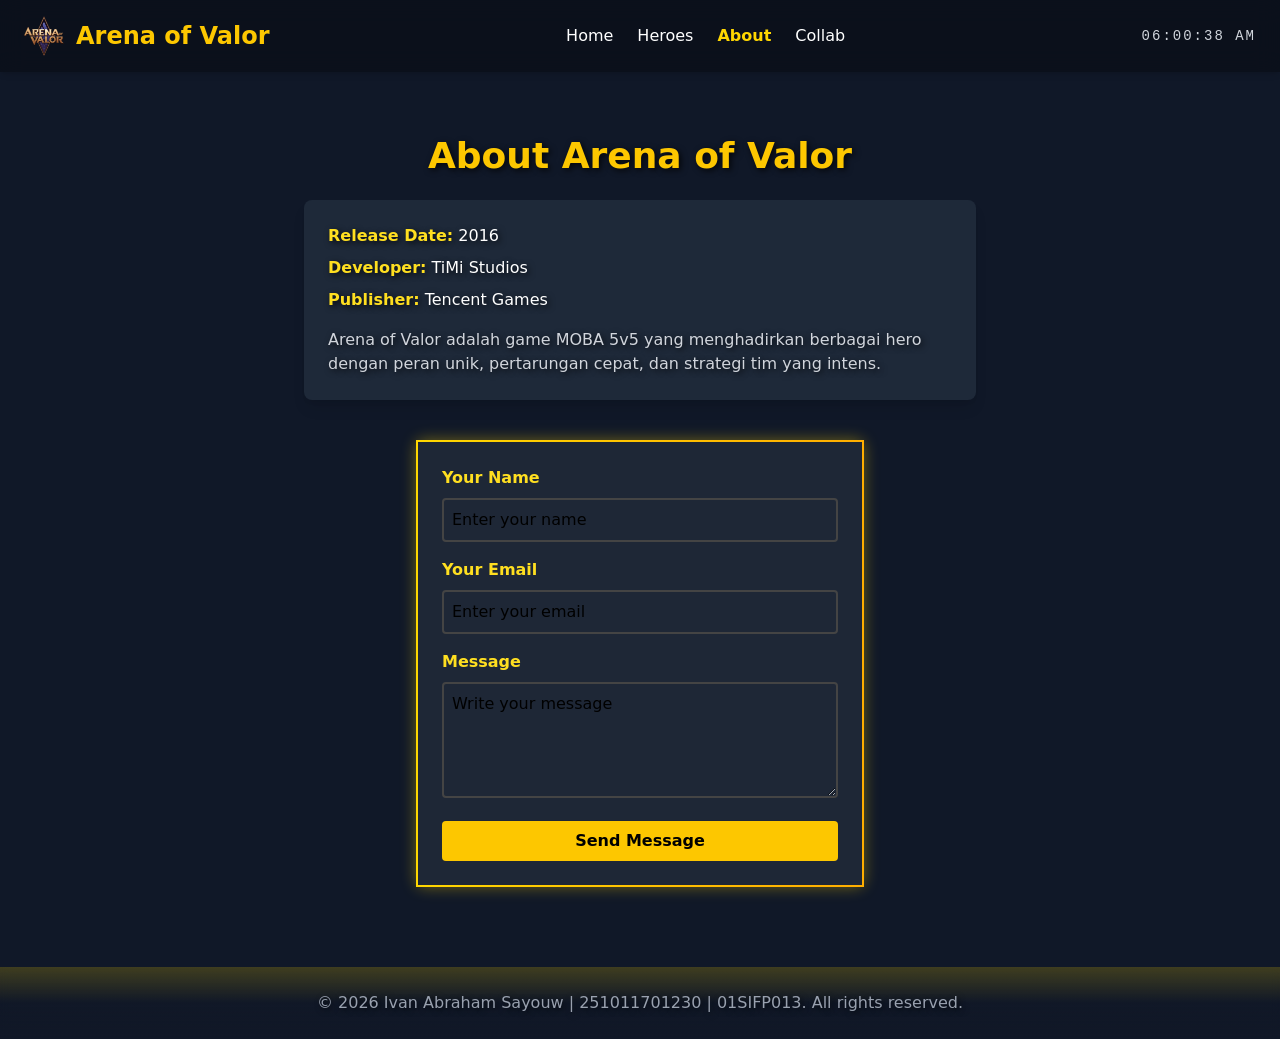
==== about.html @ 9bf327f3 "First TIme" ====
<!DOCTYPE html>
<html lang="en">

<head>
  <meta charset="UTF-8" />
  <title>Arena of Valor - About</title>
  <meta name="viewport" content="width=device-width, initial-scale=1" />
  <link href="css/output.css" rel="stylesheet" />
  <link href="css/style.css" rel="stylesheet" />
</head>

<body class="bg-gray-900 text-white">

  <audio id="bgmPlayer" autoplay></audio>
  <nav class="fixed top-0 w-full bg-black/30 backdrop-blur-md text-white z-50 shadow-md">
    <div class="flex justify-between items-center px-6 py-4">
      <div class="flex items-center gap-3">
        <img src="assets/images/logoaov1.png" alt="AOV Logo" class="h-10 w-10 object-contain" />
        <h1 class="text-2xl font-bold text-yellow-400">Arena of Valor</h1>
      </div>
      <ul class="flex gap-6">
        <li><a href="index.html" class="hover:text-yellow-400">Home</a></li>
        <li><a href="heroes.html" class="hover:text-yellow-400">Heroes</a></li>
        <li><a href="about.html" class="hover:text-yellow-400 active">About</a></li>
        <li><a href="collab.html" class="hover:text-yellow-400">Collab</a></li>
      </ul>
      <div id="clock" class="text-sm text-gray-300"></div>
    </div>
  </nav>
  <section class="p-10 mt-24 text-center">
    <h2 class="text-4xl font-bold text-yellow-400">About Arena of Valor</h2>
    <div class="mt-6 max-w-2xl mx-auto bg-gray-800 p-6 rounded-lg text-left shadow-lg">
      <p class="mb-2">
        <span class="font-semibold text-yellow-300">Release Date:</span> 2016
      </p>
      <p class="mb-2">
        <span class="font-semibold text-yellow-300">Developer:</span> TiMi
        Studios
      </p>
      <p class="mb-2">
        <span class="font-semibold text-yellow-300">Publisher:</span> Tencent
        Games
      </p>
      <p class="mt-4 text-gray-300">
        Arena of Valor adalah game MOBA 5v5 yang menghadirkan berbagai hero
        dengan peran unik, pertarungan cepat, dan strategi tim yang intens.
      </p>
    </div>
    <form id="contactForm" class="form-box mt-10 max-w-md mx-auto p-6 rounded-lg text-left">
      <label class="block mb-2 text-yellow-300 font-semibold">Your Name</label>
      <input type="text" id="name" class="w-full p-2 rounded mb-4 text-black" placeholder="Enter your name" required />

      <label class="block mb-2 text-yellow-300 font-semibold">Your Email</label>
      <input type="email" id="email" class="w-full p-2 rounded mb-4 text-black" placeholder="Enter your email"
        required />

      <label class="block mb-2 text-yellow-300 font-semibold">Message</label>
      <textarea id="message" class="w-full p-2 rounded mb-4 text-black" placeholder="Write your message" rows="4"
        required></textarea>

      <button type="submit" class="w-full px-6 py-2 bg-yellow-400 text-black rounded font-bold hover:bg-yellow-500">
        Send Message
      </button>
      <p id="formStatus" class="mt-3 text-sm text-green-400 hidden">
        Message sent! Thank you for contacting us.
      </p>
    </form>
  </section>

  <footer class="bg-gray-900 text-center text-gray-400 py-6 mt-10">
    <p>&copy; 2026 Ivan Abraham Sayouw | 251011701230 | 01SIFP013. All rights reserved.</p>
  </footer>

  <script src="js/main.js"></script>
</body>

</html>
---- css/output.css ----
/*! tailwindcss v4.1.18 | MIT License | https://tailwindcss.com */
@layer properties;
@layer theme, base, components, utilities;
@layer theme {
  :root, :host {
    --font-sans: ui-sans-serif, system-ui, sans-serif, "Apple Color Emoji",
      "Segoe UI Emoji", "Segoe UI Symbol", "Noto Color Emoji";
    --font-mono: ui-monospace, SFMono-Regular, Menlo, Monaco, Consolas, "Liberation Mono",
      "Courier New", monospace;
    --color-yellow-300: oklch(90.5% 0.182 98.111);
    --color-yellow-400: oklch(85.2% 0.199 91.936);
    --color-yellow-500: oklch(79.5% 0.184 86.047);
    --color-green-400: oklch(79.2% 0.209 151.711);
    --color-gray-200: oklch(92.8% 0.006 264.531);
    --color-gray-300: oklch(87.2% 0.01 258.338);
    --color-gray-400: oklch(70.7% 0.022 261.325);
    --color-gray-600: oklch(44.6% 0.03 256.802);
    --color-gray-700: oklch(37.3% 0.034 259.733);
    --color-gray-800: oklch(27.8% 0.033 256.848);
    --color-gray-900: oklch(21% 0.034 264.665);
    --color-black: #000;
    --color-white: #fff;
    --spacing: 0.25rem;
    --container-md: 28rem;
    --container-lg: 32rem;
    --container-xl: 36rem;
    --container-2xl: 42rem;
    --container-7xl: 80rem;
    --text-sm: 0.875rem;
    --text-sm--line-height: calc(1.25 / 0.875);
    --text-lg: 1.125rem;
    --text-lg--line-height: calc(1.75 / 1.125);
    --text-xl: 1.25rem;
    --text-xl--line-height: calc(1.75 / 1.25);
    --text-2xl: 1.5rem;
    --text-2xl--line-height: calc(2 / 1.5);
    --text-4xl: 2.25rem;
    --text-4xl--line-height: calc(2.5 / 2.25);
    --text-5xl: 3rem;
    --text-5xl--line-height: 1;
    --text-6xl: 3.75rem;
    --text-6xl--line-height: 1;
    --font-weight-medium: 500;
    --font-weight-semibold: 600;
    --font-weight-bold: 700;
    --font-weight-extrabold: 800;
    --radius-md: 0.375rem;
    --radius-lg: 0.5rem;
    --radius-xl: 0.75rem;
    --radius-2xl: 1rem;
    --drop-shadow-lg: 0 4px 4px rgb(0 0 0 / 0.15);
    --ease-in: cubic-bezier(0.4, 0, 1, 1);
    --ease-out: cubic-bezier(0, 0, 0.2, 1);
    --blur-sm: 8px;
    --blur-md: 12px;
    --blur-lg: 16px;
    --default-transition-duration: 150ms;
    --default-transition-timing-function: cubic-bezier(0.4, 0, 0.2, 1);
    --default-font-family: var(--font-sans);
    --default-mono-font-family: var(--font-mono);
  }
}
@layer base {
  *, ::after, ::before, ::backdrop, ::file-selector-button {
    box-sizing: border-box;
    margin: 0;
    padding: 0;
    border: 0 solid;
  }
  html, :host {
    line-height: 1.5;
    -webkit-text-size-adjust: 100%;
    tab-size: 4;
    font-family: var(--default-font-family, ui-sans-serif, system-ui, sans-serif, "Apple Color Emoji", "Segoe UI Emoji", "Segoe UI Symbol", "Noto Color Emoji");
    font-feature-settings: var(--default-font-feature-settings, normal);
    font-variation-settings: var(--default-font-variation-settings, normal);
    -webkit-tap-highlight-color: transparent;
  }
  hr {
    height: 0;
    color: inherit;
    border-top-width: 1px;
  }
  abbr:where([title]) {
    -webkit-text-decoration: underline dotted;
    text-decoration: underline dotted;
  }
  h1, h2, h3, h4, h5, h6 {
    font-size: inherit;
    font-weight: inherit;
  }
  a {
    color: inherit;
    -webkit-text-decoration: inherit;
    text-decoration: inherit;
  }
  b, strong {
    font-weight: bolder;
  }
  code, kbd, samp, pre {
    font-family: var(--default-mono-font-family, ui-monospace, SFMono-Regular, Menlo, Monaco, Consolas, "Liberation Mono", "Courier New", monospace);
    font-feature-settings: var(--default-mono-font-feature-settings, normal);
    font-variation-settings: var(--default-mono-font-variation-settings, normal);
    font-size: 1em;
  }
  small {
    font-size: 80%;
  }
  sub, sup {
    font-size: 75%;
    line-height: 0;
    position: relative;
    vertical-align: baseline;
  }
  sub {
    bottom: -0.25em;
  }
  sup {
    top: -0.5em;
  }
  table {
    text-indent: 0;
    border-color: inherit;
    border-collapse: collapse;
  }
  :-moz-focusring {
    outline: auto;
  }
  progress {
    vertical-align: baseline;
  }
  summary {
    display: list-item;
  }
  ol, ul, menu {
    list-style: none;
  }
  img, svg, video, canvas, audio, iframe, embed, object {
    display: block;
    vertical-align: middle;
  }
  img, video {
    max-width: 100%;
    height: auto;
  }
  button, input, select, optgroup, textarea, ::file-selector-button {
    font: inherit;
    font-feature-settings: inherit;
    font-variation-settings: inherit;
    letter-spacing: inherit;
    color: inherit;
    border-radius: 0;
    background-color: transparent;
    opacity: 1;
  }
  :where(select:is([multiple], [size])) optgroup {
    font-weight: bolder;
  }
  :where(select:is([multiple], [size])) optgroup option {
    padding-inline-start: 20px;
  }
  ::file-selector-button {
    margin-inline-end: 4px;
  }
  ::placeholder {
    opacity: 1;
  }
  @supports (not (-webkit-appearance: -apple-pay-button))  or (contain-intrinsic-size: 1px) {
    ::placeholder {
      color: currentcolor;
      @supports (color: color-mix(in lab, red, red)) {
        color: color-mix(in oklab, currentcolor 50%, transparent);
      }
    }
  }
  textarea {
    resize: vertical;
  }
  ::-webkit-search-decoration {
    -webkit-appearance: none;
  }
  ::-webkit-date-and-time-value {
    min-height: 1lh;
    text-align: inherit;
  }
  ::-webkit-datetime-edit {
    display: inline-flex;
  }
  ::-webkit-datetime-edit-fields-wrapper {
    padding: 0;
  }
  ::-webkit-datetime-edit, ::-webkit-datetime-edit-year-field, ::-webkit-datetime-edit-month-field, ::-webkit-datetime-edit-day-field, ::-webkit-datetime-edit-hour-field, ::-webkit-datetime-edit-minute-field, ::-webkit-datetime-edit-second-field, ::-webkit-datetime-edit-millisecond-field, ::-webkit-datetime-edit-meridiem-field {
    padding-block: 0;
  }
  ::-webkit-calendar-picker-indicator {
    line-height: 1;
  }
  :-moz-ui-invalid {
    box-shadow: none;
  }
  button, input:where([type="button"], [type="reset"], [type="submit"]), ::file-selector-button {
    appearance: button;
  }
  ::-webkit-inner-spin-button, ::-webkit-outer-spin-button {
    height: auto;
  }
  [hidden]:where(:not([hidden="until-found"])) {
    display: none !important;
  }
}
@layer utilities {
  .visible {
    visibility: visible;
  }
  .absolute {
    position: absolute;
  }
  .fixed {
    position: fixed;
  }
  .relative {
    position: relative;
  }
  .inset-0 {
    inset: calc(var(--spacing) * 0);
  }
  .top-0 {
    top: calc(var(--spacing) * 0);
  }
  .top-1 {
    top: calc(var(--spacing) * 1);
  }
  .top-1\/2 {
    top: calc(1/2 * 100%);
  }
  .top-4 {
    top: calc(var(--spacing) * 4);
  }
  .right-4 {
    right: calc(var(--spacing) * 4);
  }
  .bottom-4 {
    bottom: calc(var(--spacing) * 4);
  }
  .bottom-6 {
    bottom: calc(var(--spacing) * 6);
  }
  .bottom-20 {
    bottom: calc(var(--spacing) * 20);
  }
  .left-4 {
    left: calc(var(--spacing) * 4);
  }
  .-z-10 {
    z-index: calc(10 * -1);
  }
  .z-0 {
    z-index: 0;
  }
  .z-10 {
    z-index: 10;
  }
  .z-20 {
    z-index: 20;
  }
  .z-50 {
    z-index: 50;
  }
  .container {
    width: 100%;
    @media (width >= 40rem) {
      max-width: 40rem;
    }
    @media (width >= 48rem) {
      max-width: 48rem;
    }
    @media (width >= 64rem) {
      max-width: 64rem;
    }
    @media (width >= 80rem) {
      max-width: 80rem;
    }
    @media (width >= 96rem) {
      max-width: 96rem;
    }
  }
  .mx-auto {
    margin-inline: auto;
  }
  .mt-2 {
    margin-top: calc(var(--spacing) * 2);
  }
  .mt-3 {
    margin-top: calc(var(--spacing) * 3);
  }
  .mt-4 {
    margin-top: calc(var(--spacing) * 4);
  }
  .mt-6 {
    margin-top: calc(var(--spacing) * 6);
  }
  .mt-8 {
    margin-top: calc(var(--spacing) * 8);
  }
  .mt-10 {
    margin-top: calc(var(--spacing) * 10);
  }
  .mt-20 {
    margin-top: calc(var(--spacing) * 20);
  }
  .mt-24 {
    margin-top: calc(var(--spacing) * 24);
  }
  .mb-2 {
    margin-bottom: calc(var(--spacing) * 2);
  }
  .mb-3 {
    margin-bottom: calc(var(--spacing) * 3);
  }
  .mb-4 {
    margin-bottom: calc(var(--spacing) * 4);
  }
  .mb-6 {
    margin-bottom: calc(var(--spacing) * 6);
  }
  .mb-8 {
    margin-bottom: calc(var(--spacing) * 8);
  }
  .mb-10 {
    margin-bottom: calc(var(--spacing) * 10);
  }
  .block {
    display: block;
  }
  .flex {
    display: flex;
  }
  .grid {
    display: grid;
  }
  .hidden {
    display: none;
  }
  .inline-block {
    display: inline-block;
  }
  .table {
    display: table;
  }
  .h-3 {
    height: calc(var(--spacing) * 3);
  }
  .h-10 {
    height: calc(var(--spacing) * 10);
  }
  .h-20 {
    height: calc(var(--spacing) * 20);
  }
  .h-40 {
    height: calc(var(--spacing) * 40);
  }
  .h-48 {
    height: calc(var(--spacing) * 48);
  }
  .h-64 {
    height: calc(var(--spacing) * 64);
  }
  .h-full {
    height: 100%;
  }
  .h-screen {
    height: 100vh;
  }
  .min-h-screen {
    min-height: 100vh;
  }
  .w-3 {
    width: calc(var(--spacing) * 3);
  }
  .w-10 {
    width: calc(var(--spacing) * 10);
  }
  .w-11 {
    width: calc(var(--spacing) * 11);
  }
  .w-11\/12 {
    width: calc(11/12 * 100%);
  }
  .w-20 {
    width: calc(var(--spacing) * 20);
  }
  .w-full {
    width: 100%;
  }
  .max-w-2xl {
    max-width: var(--container-2xl);
  }
  .max-w-7xl {
    max-width: var(--container-7xl);
  }
  .max-w-lg {
    max-width: var(--container-lg);
  }
  .max-w-md {
    max-width: var(--container-md);
  }
  .max-w-xl {
    max-width: var(--container-xl);
  }
  .flex-shrink {
    flex-shrink: 1;
  }
  .shrink {
    flex-shrink: 1;
  }
  .flex-grow {
    flex-grow: 1;
  }
  .border-collapse {
    border-collapse: collapse;
  }
  .-translate-y-1 {
    --tw-translate-y: calc(var(--spacing) * -1);
    translate: var(--tw-translate-x) var(--tw-translate-y);
  }
  .-translate-y-1\/2 {
    --tw-translate-y: calc(calc(1/2 * 100%) * -1);
    translate: var(--tw-translate-x) var(--tw-translate-y);
  }
  .transform {
    transform: var(--tw-rotate-x,) var(--tw-rotate-y,) var(--tw-rotate-z,) var(--tw-skew-x,) var(--tw-skew-y,);
  }
  .cursor-pointer {
    cursor: pointer;
  }
  .resize {
    resize: both;
  }
  .grid-cols-1 {
    grid-template-columns: repeat(1, minmax(0, 1fr));
  }
  .grid-cols-2 {
    grid-template-columns: repeat(2, minmax(0, 1fr));
  }
  .grid-cols-4 {
    grid-template-columns: repeat(4, minmax(0, 1fr));
  }
  .flex-col {
    flex-direction: column;
  }
  .items-center {
    align-items: center;
  }
  .justify-between {
    justify-content: space-between;
  }
  .justify-center {
    justify-content: center;
  }
  .gap-2 {
    gap: calc(var(--spacing) * 2);
  }
  .gap-3 {
    gap: calc(var(--spacing) * 3);
  }
  .gap-4 {
    gap: calc(var(--spacing) * 4);
  }
  .gap-6 {
    gap: calc(var(--spacing) * 6);
  }
  .gap-8 {
    gap: calc(var(--spacing) * 8);
  }
  .overflow-hidden {
    overflow: hidden;
  }
  .overflow-x-hidden {
    overflow-x: hidden;
  }
  .rounded {
    border-radius: 0.25rem;
  }
  .rounded-2xl {
    border-radius: var(--radius-2xl);
  }
  .rounded-full {
    border-radius: calc(infinity * 1px);
  }
  .rounded-lg {
    border-radius: var(--radius-lg);
  }
  .rounded-md {
    border-radius: var(--radius-md);
  }
  .rounded-xl {
    border-radius: var(--radius-xl);
  }
  .border {
    border-style: var(--tw-border-style);
    border-width: 1px;
  }
  .border-2 {
    border-style: var(--tw-border-style);
    border-width: 2px;
  }
  .border-transparent {
    border-color: transparent;
  }
  .border-white {
    border-color: var(--color-white);
  }
  .border-white\/20 {
    border-color: color-mix(in srgb, #fff 20%, transparent);
    @supports (color: color-mix(in lab, red, red)) {
      border-color: color-mix(in oklab, var(--color-white) 20%, transparent);
    }
  }
  .border-yellow-400 {
    border-color: var(--color-yellow-400);
  }
  .border-yellow-400\/30 {
    border-color: color-mix(in srgb, oklch(85.2% 0.199 91.936) 30%, transparent);
    @supports (color: color-mix(in lab, red, red)) {
      border-color: color-mix(in oklab, var(--color-yellow-400) 30%, transparent);
    }
  }
  .bg-black {
    background-color: var(--color-black);
  }
  .bg-black\/5 {
    background-color: color-mix(in srgb, #000 5%, transparent);
    @supports (color: color-mix(in lab, red, red)) {
      background-color: color-mix(in oklab, var(--color-black) 5%, transparent);
    }
  }
  .bg-black\/20 {
    background-color: color-mix(in srgb, #000 20%, transparent);
    @supports (color: color-mix(in lab, red, red)) {
      background-color: color-mix(in oklab, var(--color-black) 20%, transparent);
    }
  }
  .bg-black\/30 {
    background-color: color-mix(in srgb, #000 30%, transparent);
    @supports (color: color-mix(in lab, red, red)) {
      background-color: color-mix(in oklab, var(--color-black) 30%, transparent);
    }
  }
  .bg-black\/50 {
    background-color: color-mix(in srgb, #000 50%, transparent);
    @supports (color: color-mix(in lab, red, red)) {
      background-color: color-mix(in oklab, var(--color-black) 50%, transparent);
    }
  }
  .bg-black\/60 {
    background-color: color-mix(in srgb, #000 60%, transparent);
    @supports (color: color-mix(in lab, red, red)) {
      background-color: color-mix(in oklab, var(--color-black) 60%, transparent);
    }
  }
  .bg-black\/70 {
    background-color: color-mix(in srgb, #000 70%, transparent);
    @supports (color: color-mix(in lab, red, red)) {
      background-color: color-mix(in oklab, var(--color-black) 70%, transparent);
    }
  }
  .bg-black\/210 {
    background-color: color-mix(in srgb, #000 210%, transparent);
    @supports (color: color-mix(in lab, red, red)) {
      background-color: color-mix(in oklab, var(--color-black) 210%, transparent);
    }
  }
  .bg-gray-400 {
    background-color: var(--color-gray-400);
  }
  .bg-gray-700 {
    background-color: var(--color-gray-700);
  }
  .bg-gray-800 {
    background-color: var(--color-gray-800);
  }
  .bg-gray-900 {
    background-color: var(--color-gray-900);
  }
  .bg-gray-900\/80 {
    background-color: color-mix(in srgb, oklch(21% 0.034 264.665) 80%, transparent);
    @supports (color: color-mix(in lab, red, red)) {
      background-color: color-mix(in oklab, var(--color-gray-900) 80%, transparent);
    }
  }
  .bg-transparent {
    background-color: transparent;
  }
  .bg-white {
    background-color: var(--color-white);
  }
  .bg-white\/10 {
    background-color: color-mix(in srgb, #fff 10%, transparent);
    @supports (color: color-mix(in lab, red, red)) {
      background-color: color-mix(in oklab, var(--color-white) 10%, transparent);
    }
  }
  .bg-yellow-400 {
    background-color: var(--color-yellow-400);
  }
  .bg-linear-to-b {
    --tw-gradient-position: to bottom;
    @supports (background-image: linear-gradient(in lab, red, red)) {
      --tw-gradient-position: to bottom in oklab;
    }
    background-image: linear-gradient(var(--tw-gradient-stops));
  }
  .bg-gradient-to-b {
    --tw-gradient-position: to bottom in oklab;
    background-image: linear-gradient(var(--tw-gradient-stops));
  }
  .from-black {
    --tw-gradient-from: var(--color-black);
    --tw-gradient-stops: var(--tw-gradient-via-stops, var(--tw-gradient-position), var(--tw-gradient-from) var(--tw-gradient-from-position), var(--tw-gradient-to) var(--tw-gradient-to-position));
  }
  .from-black\/40 {
    --tw-gradient-from: color-mix(in srgb, #000 40%, transparent);
    @supports (color: color-mix(in lab, red, red)) {
      --tw-gradient-from: color-mix(in oklab, var(--color-black) 40%, transparent);
    }
    --tw-gradient-stops: var(--tw-gradient-via-stops, var(--tw-gradient-position), var(--tw-gradient-from) var(--tw-gradient-from-position), var(--tw-gradient-to) var(--tw-gradient-to-position));
  }
  .from-gray-900 {
    --tw-gradient-from: var(--color-gray-900);
    --tw-gradient-stops: var(--tw-gradient-via-stops, var(--tw-gradient-position), var(--tw-gradient-from) var(--tw-gradient-from-position), var(--tw-gradient-to) var(--tw-gradient-to-position));
  }
  .from-gray-900\/90 {
    --tw-gradient-from: color-mix(in srgb, oklch(21% 0.034 264.665) 90%, transparent);
    @supports (color: color-mix(in lab, red, red)) {
      --tw-gradient-from: color-mix(in oklab, var(--color-gray-900) 90%, transparent);
    }
    --tw-gradient-stops: var(--tw-gradient-via-stops, var(--tw-gradient-position), var(--tw-gradient-from) var(--tw-gradient-from-position), var(--tw-gradient-to) var(--tw-gradient-to-position));
  }
  .to-black {
    --tw-gradient-to: var(--color-black);
    --tw-gradient-stops: var(--tw-gradient-via-stops, var(--tw-gradient-position), var(--tw-gradient-from) var(--tw-gradient-from-position), var(--tw-gradient-to) var(--tw-gradient-to-position));
  }
  .to-black\/80 {
    --tw-gradient-to: color-mix(in srgb, #000 80%, transparent);
    @supports (color: color-mix(in lab, red, red)) {
      --tw-gradient-to: color-mix(in oklab, var(--color-black) 80%, transparent);
    }
    --tw-gradient-stops: var(--tw-gradient-via-stops, var(--tw-gradient-position), var(--tw-gradient-from) var(--tw-gradient-from-position), var(--tw-gradient-to) var(--tw-gradient-to-position));
  }
  .to-gray-800 {
    --tw-gradient-to: var(--color-gray-800);
    --tw-gradient-stops: var(--tw-gradient-via-stops, var(--tw-gradient-position), var(--tw-gradient-from) var(--tw-gradient-from-position), var(--tw-gradient-to) var(--tw-gradient-to-position));
  }
  .to-gray-800\/80 {
    --tw-gradient-to: color-mix(in srgb, oklch(27.8% 0.033 256.848) 80%, transparent);
    @supports (color: color-mix(in lab, red, red)) {
      --tw-gradient-to: color-mix(in oklab, var(--color-gray-800) 80%, transparent);
    }
    --tw-gradient-stops: var(--tw-gradient-via-stops, var(--tw-gradient-position), var(--tw-gradient-from) var(--tw-gradient-from-position), var(--tw-gradient-to) var(--tw-gradient-to-position));
  }
  .bg-cover {
    background-size: cover;
  }
  .bg-center {
    background-position: center;
  }
  .object-contain {
    object-fit: contain;
  }
  .object-cover {
    object-fit: cover;
  }
  .p-2 {
    padding: calc(var(--spacing) * 2);
  }
  .p-4 {
    padding: calc(var(--spacing) * 4);
  }
  .p-6 {
    padding: calc(var(--spacing) * 6);
  }
  .p-10 {
    padding: calc(var(--spacing) * 10);
  }
  .px-2 {
    padding-inline: calc(var(--spacing) * 2);
  }
  .px-3 {
    padding-inline: calc(var(--spacing) * 3);
  }
  .px-4 {
    padding-inline: calc(var(--spacing) * 4);
  }
  .px-6 {
    padding-inline: calc(var(--spacing) * 6);
  }
  .py-1 {
    padding-block: calc(var(--spacing) * 1);
  }
  .py-2 {
    padding-block: calc(var(--spacing) * 2);
  }
  .py-3 {
    padding-block: calc(var(--spacing) * 3);
  }
  .py-4 {
    padding-block: calc(var(--spacing) * 4);
  }
  .py-6 {
    padding-block: calc(var(--spacing) * 6);
  }
  .pt-18 {
    padding-top: calc(var(--spacing) * 18);
  }
  .pt-20 {
    padding-top: calc(var(--spacing) * 20);
  }
  .pt-24 {
    padding-top: calc(var(--spacing) * 24);
  }
  .text-center {
    text-align: center;
  }
  .text-left {
    text-align: left;
  }
  .font-sans {
    font-family: var(--font-sans);
  }
  .text-2xl {
    font-size: var(--text-2xl);
    line-height: var(--tw-leading, var(--text-2xl--line-height));
  }
  .text-4xl {
    font-size: var(--text-4xl);
    line-height: var(--tw-leading, var(--text-4xl--line-height));
  }
  .text-5xl {
    font-size: var(--text-5xl);
    line-height: var(--tw-leading, var(--text-5xl--line-height));
  }
  .text-lg {
    font-size: var(--text-lg);
    line-height: var(--tw-leading, var(--text-lg--line-height));
  }
  .text-sm {
    font-size: var(--text-sm);
    line-height: var(--tw-leading, var(--text-sm--line-height));
  }
  .text-xl {
    font-size: var(--text-xl);
    line-height: var(--tw-leading, var(--text-xl--line-height));
  }
  .font-bold {
    --tw-font-weight: var(--font-weight-bold);
    font-weight: var(--font-weight-bold);
  }
  .font-extrabold {
    --tw-font-weight: var(--font-weight-extrabold);
    font-weight: var(--font-weight-extrabold);
  }
  .font-medium {
    --tw-font-weight: var(--font-weight-medium);
    font-weight: var(--font-weight-medium);
  }
  .font-semibold {
    --tw-font-weight: var(--font-weight-semibold);
    font-weight: var(--font-weight-semibold);
  }
  .text-black {
    color: var(--color-black);
  }
  .text-gray-200 {
    color: var(--color-gray-200);
  }
  .text-gray-300 {
    color: var(--color-gray-300);
  }
  .text-gray-400 {
    color: var(--color-gray-400);
  }
  .text-green-400 {
    color: var(--color-green-400);
  }
  .text-white {
    color: var(--color-white);
  }
  .text-yellow-300 {
    color: var(--color-yellow-300);
  }
  .text-yellow-400 {
    color: var(--color-yellow-400);
  }
  .underline {
    text-decoration-line: underline;
  }
  .opacity-0 {
    opacity: 0%;
  }
  .shadow {
    --tw-shadow: 0 1px 3px 0 var(--tw-shadow-color, rgb(0 0 0 / 0.1)), 0 1px 2px -1px var(--tw-shadow-color, rgb(0 0 0 / 0.1));
    box-shadow: var(--tw-inset-shadow), var(--tw-inset-ring-shadow), var(--tw-ring-offset-shadow), var(--tw-ring-shadow), var(--tw-shadow);
  }
  .shadow-2xl {
    --tw-shadow: 0 25px 50px -12px var(--tw-shadow-color, rgb(0 0 0 / 0.25));
    box-shadow: var(--tw-inset-shadow), var(--tw-inset-ring-shadow), var(--tw-ring-offset-shadow), var(--tw-ring-shadow), var(--tw-shadow);
  }
  .shadow-lg {
    --tw-shadow: 0 10px 15px -3px var(--tw-shadow-color, rgb(0 0 0 / 0.1)), 0 4px 6px -4px var(--tw-shadow-color, rgb(0 0 0 / 0.1));
    box-shadow: var(--tw-inset-shadow), var(--tw-inset-ring-shadow), var(--tw-ring-offset-shadow), var(--tw-ring-shadow), var(--tw-shadow);
  }
  .shadow-md {
    --tw-shadow: 0 4px 6px -1px var(--tw-shadow-color, rgb(0 0 0 / 0.1)), 0 2px 4px -2px var(--tw-shadow-color, rgb(0 0 0 / 0.1));
    box-shadow: var(--tw-inset-shadow), var(--tw-inset-ring-shadow), var(--tw-ring-offset-shadow), var(--tw-ring-shadow), var(--tw-shadow);
  }
  .outline {
    outline-style: var(--tw-outline-style);
    outline-width: 1px;
  }
  .drop-shadow-lg {
    --tw-drop-shadow-size: drop-shadow(0 4px 4px var(--tw-drop-shadow-color, rgb(0 0 0 / 0.15)));
    --tw-drop-shadow: drop-shadow(var(--drop-shadow-lg));
    filter: var(--tw-blur,) var(--tw-brightness,) var(--tw-contrast,) var(--tw-grayscale,) var(--tw-hue-rotate,) var(--tw-invert,) var(--tw-saturate,) var(--tw-sepia,) var(--tw-drop-shadow,);
  }
  .invert {
    --tw-invert: invert(100%);
    filter: var(--tw-blur,) var(--tw-brightness,) var(--tw-contrast,) var(--tw-grayscale,) var(--tw-hue-rotate,) var(--tw-invert,) var(--tw-saturate,) var(--tw-sepia,) var(--tw-drop-shadow,);
  }
  .filter {
    filter: var(--tw-blur,) var(--tw-brightness,) var(--tw-contrast,) var(--tw-grayscale,) var(--tw-hue-rotate,) var(--tw-invert,) var(--tw-saturate,) var(--tw-sepia,) var(--tw-drop-shadow,);
  }
  .backdrop-blur-lg {
    --tw-backdrop-blur: blur(var(--blur-lg));
    -webkit-backdrop-filter: var(--tw-backdrop-blur,) var(--tw-backdrop-brightness,) var(--tw-backdrop-contrast,) var(--tw-backdrop-grayscale,) var(--tw-backdrop-hue-rotate,) var(--tw-backdrop-invert,) var(--tw-backdrop-opacity,) var(--tw-backdrop-saturate,) var(--tw-backdrop-sepia,);
    backdrop-filter: var(--tw-backdrop-blur,) var(--tw-backdrop-brightness,) var(--tw-backdrop-contrast,) var(--tw-backdrop-grayscale,) var(--tw-backdrop-hue-rotate,) var(--tw-backdrop-invert,) var(--tw-backdrop-opacity,) var(--tw-backdrop-saturate,) var(--tw-backdrop-sepia,);
  }
  .backdrop-blur-md {
    --tw-backdrop-blur: blur(var(--blur-md));
    -webkit-backdrop-filter: var(--tw-backdrop-blur,) var(--tw-backdrop-brightness,) var(--tw-backdrop-contrast,) var(--tw-backdrop-grayscale,) var(--tw-backdrop-hue-rotate,) var(--tw-backdrop-invert,) var(--tw-backdrop-opacity,) var(--tw-backdrop-saturate,) var(--tw-backdrop-sepia,);
    backdrop-filter: var(--tw-backdrop-blur,) var(--tw-backdrop-brightness,) var(--tw-backdrop-contrast,) var(--tw-backdrop-grayscale,) var(--tw-backdrop-hue-rotate,) var(--tw-backdrop-invert,) var(--tw-backdrop-opacity,) var(--tw-backdrop-saturate,) var(--tw-backdrop-sepia,);
  }
  .backdrop-blur-sm {
    --tw-backdrop-blur: blur(var(--blur-sm));
    -webkit-backdrop-filter: var(--tw-backdrop-blur,) var(--tw-backdrop-brightness,) var(--tw-backdrop-contrast,) var(--tw-backdrop-grayscale,) var(--tw-backdrop-hue-rotate,) var(--tw-backdrop-invert,) var(--tw-backdrop-opacity,) var(--tw-backdrop-saturate,) var(--tw-backdrop-sepia,);
    backdrop-filter: var(--tw-backdrop-blur,) var(--tw-backdrop-brightness,) var(--tw-backdrop-contrast,) var(--tw-backdrop-grayscale,) var(--tw-backdrop-hue-rotate,) var(--tw-backdrop-invert,) var(--tw-backdrop-opacity,) var(--tw-backdrop-saturate,) var(--tw-backdrop-sepia,);
  }
  .backdrop-filter {
    -webkit-backdrop-filter: var(--tw-backdrop-blur,) var(--tw-backdrop-brightness,) var(--tw-backdrop-contrast,) var(--tw-backdrop-grayscale,) var(--tw-backdrop-hue-rotate,) var(--tw-backdrop-invert,) var(--tw-backdrop-opacity,) var(--tw-backdrop-saturate,) var(--tw-backdrop-sepia,);
    backdrop-filter: var(--tw-backdrop-blur,) var(--tw-backdrop-brightness,) var(--tw-backdrop-contrast,) var(--tw-backdrop-grayscale,) var(--tw-backdrop-hue-rotate,) var(--tw-backdrop-invert,) var(--tw-backdrop-opacity,) var(--tw-backdrop-saturate,) var(--tw-backdrop-sepia,);
  }
  .transition {
    transition-property: color, background-color, border-color, outline-color, text-decoration-color, fill, stroke, --tw-gradient-from, --tw-gradient-via, --tw-gradient-to, opacity, box-shadow, transform, translate, scale, rotate, filter, -webkit-backdrop-filter, backdrop-filter, display, content-visibility, overlay, pointer-events;
    transition-timing-function: var(--tw-ease, var(--default-transition-timing-function));
    transition-duration: var(--tw-duration, var(--default-transition-duration));
  }
  .delay-200 {
    transition-delay: 200ms;
  }
  .delay-500 {
    transition-delay: 500ms;
  }
  .duration-500 {
    --tw-duration: 500ms;
    transition-duration: 500ms;
  }
  .duration-1000 {
    --tw-duration: 1000ms;
    transition-duration: 1000ms;
  }
  .ease-in {
    --tw-ease: var(--ease-in);
    transition-timing-function: var(--ease-in);
  }
  .ease-out {
    --tw-ease: var(--ease-out);
    transition-timing-function: var(--ease-out);
  }
  .will-change-transform {
    will-change: transform;
  }
  .hover\:scale-105 {
    &:hover {
      @media (hover: hover) {
        --tw-scale-x: 105%;
        --tw-scale-y: 105%;
        --tw-scale-z: 105%;
        scale: var(--tw-scale-x) var(--tw-scale-y);
      }
    }
  }
  .hover\:scale-125 {
    &:hover {
      @media (hover: hover) {
        --tw-scale-x: 125%;
        --tw-scale-y: 125%;
        --tw-scale-z: 125%;
        scale: var(--tw-scale-x) var(--tw-scale-y);
      }
    }
  }
  .hover\:rotate-90 {
    &:hover {
      @media (hover: hover) {
        rotate: 90deg;
      }
    }
  }
  .hover\:border-yellow-400 {
    &:hover {
      @media (hover: hover) {
        border-color: var(--color-yellow-400);
      }
    }
  }
  .hover\:bg-black\/80 {
    &:hover {
      @media (hover: hover) {
        background-color: color-mix(in srgb, #000 80%, transparent);
        @supports (color: color-mix(in lab, red, red)) {
          background-color: color-mix(in oklab, var(--color-black) 80%, transparent);
        }
      }
    }
  }
  .hover\:bg-gray-600 {
    &:hover {
      @media (hover: hover) {
        background-color: var(--color-gray-600);
      }
    }
  }
  .hover\:bg-yellow-300 {
    &:hover {
      @media (hover: hover) {
        background-color: var(--color-yellow-300);
      }
    }
  }
  .hover\:bg-yellow-500 {
    &:hover {
      @media (hover: hover) {
        background-color: var(--color-yellow-500);
      }
    }
  }
  .hover\:text-yellow-400 {
    &:hover {
      @media (hover: hover) {
        color: var(--color-yellow-400);
      }
    }
  }
  .hover\:shadow-yellow-400\/50 {
    &:hover {
      @media (hover: hover) {
        --tw-shadow-color: color-mix(in srgb, oklch(85.2% 0.199 91.936) 50%, transparent);
        @supports (color: color-mix(in lab, red, red)) {
          --tw-shadow-color: color-mix(in oklab, color-mix(in oklab, var(--color-yellow-400) 50%, transparent) var(--tw-shadow-alpha), transparent);
        }
      }
    }
  }
  .md\:flex {
    @media (width >= 48rem) {
      display: flex;
    }
  }
  .md\:hidden {
    @media (width >= 48rem) {
      display: none;
    }
  }
  .md\:grid-cols-2 {
    @media (width >= 48rem) {
      grid-template-columns: repeat(2, minmax(0, 1fr));
    }
  }
  .md\:grid-cols-4 {
    @media (width >= 48rem) {
      grid-template-columns: repeat(4, minmax(0, 1fr));
    }
  }
  .md\:text-6xl {
    @media (width >= 48rem) {
      font-size: var(--text-6xl);
      line-height: var(--tw-leading, var(--text-6xl--line-height));
    }
  }
  .lg\:grid-cols-4 {
    @media (width >= 64rem) {
      grid-template-columns: repeat(4, minmax(0, 1fr));
    }
  }
}
@property --tw-translate-x {
  syntax: "*";
  inherits: false;
  initial-value: 0;
}
@property --tw-translate-y {
  syntax: "*";
  inherits: false;
  initial-value: 0;
}
@property --tw-translate-z {
  syntax: "*";
  inherits: false;
  initial-value: 0;
}
@property --tw-rotate-x {
  syntax: "*";
  inherits: false;
}
@property --tw-rotate-y {
  syntax: "*";
  inherits: false;
}
@property --tw-rotate-z {
  syntax: "*";
  inherits: false;
}
@property --tw-skew-x {
  syntax: "*";
  inherits: false;
}
@property --tw-skew-y {
  syntax: "*";
  inherits: false;
}
@property --tw-border-style {
  syntax: "*";
  inherits: false;
  initial-value: solid;
}
@property --tw-gradient-position {
  syntax: "*";
  inherits: false;
}
@property --tw-gradient-from {
  syntax: "<color>";
  inherits: false;
  initial-value: #0000;
}
@property --tw-gradient-via {
  syntax: "<color>";
  inherits: false;
  initial-value: #0000;
}
@property --tw-gradient-to {
  syntax: "<color>";
  inherits: false;
  initial-value: #0000;
}
@property --tw-gradient-stops {
  syntax: "*";
  inherits: false;
}
@property --tw-gradient-via-stops {
  syntax: "*";
  inherits: false;
}
@property --tw-gradient-from-position {
  syntax: "<length-percentage>";
  inherits: false;
  initial-value: 0%;
}
@property --tw-gradient-via-position {
  syntax: "<length-percentage>";
  inherits: false;
  initial-value: 50%;
}
@property --tw-gradient-to-position {
  syntax: "<length-percentage>";
  inherits: false;
  initial-value: 100%;
}
@property --tw-font-weight {
  syntax: "*";
  inherits: false;
}
@property --tw-shadow {
  syntax: "*";
  inherits: false;
  initial-value: 0 0 #0000;
}
@property --tw-shadow-color {
  syntax: "*";
  inherits: false;
}
@property --tw-shadow-alpha {
  syntax: "<percentage>";
  inherits: false;
  initial-value: 100%;
}
@property --tw-inset-shadow {
  syntax: "*";
  inherits: false;
  initial-value: 0 0 #0000;
}
@property --tw-inset-shadow-color {
  syntax: "*";
  inherits: false;
}
@property --tw-inset-shadow-alpha {
  syntax: "<percentage>";
  inherits: false;
  initial-value: 100%;
}
@property --tw-ring-color {
  syntax: "*";
  inherits: false;
}
@property --tw-ring-shadow {
  syntax: "*";
  inherits: false;
  initial-value: 0 0 #0000;
}
@property --tw-inset-ring-color {
  syntax: "*";
  inherits: false;
}
@property --tw-inset-ring-shadow {
  syntax: "*";
  inherits: false;
  initial-value: 0 0 #0000;
}
@property --tw-ring-inset {
  syntax: "*";
  inherits: false;
}
@property --tw-ring-offset-width {
  syntax: "<length>";
  inherits: false;
  initial-value: 0px;
}
@property --tw-ring-offset-color {
  syntax: "*";
  inherits: false;
  initial-value: #fff;
}
@property --tw-ring-offset-shadow {
  syntax: "*";
  inherits: false;
  initial-value: 0 0 #0000;
}
@property --tw-outline-style {
  syntax: "*";
  inherits: false;
  initial-value: solid;
}
@property --tw-blur {
  syntax: "*";
  inherits: false;
}
@property --tw-brightness {
  syntax: "*";
  inherits: false;
}
@property --tw-contrast {
  syntax: "*";
  inherits: false;
}
@property --tw-grayscale {
  syntax: "*";
  inherits: false;
}
@property --tw-hue-rotate {
  syntax: "*";
  inherits: false;
}
@property --tw-invert {
  syntax: "*";
  inherits: false;
}
@property --tw-opacity {
  syntax: "*";
  inherits: false;
}
@property --tw-saturate {
  syntax: "*";
  inherits: false;
}
@property --tw-sepia {
  syntax: "*";
  inherits: false;
}
@property --tw-drop-shadow {
  syntax: "*";
  inherits: false;
}
@property --tw-drop-shadow-color {
  syntax: "*";
  inherits: false;
}
@property --tw-drop-shadow-alpha {
  syntax: "<percentage>";
  inherits: false;
  initial-value: 100%;
}
@property --tw-drop-shadow-size {
  syntax: "*";
  inherits: false;
}
@property --tw-backdrop-blur {
  syntax: "*";
  inherits: false;
}
@property --tw-backdrop-brightness {
  syntax: "*";
  inherits: false;
}
@property --tw-backdrop-contrast {
  syntax: "*";
  inherits: false;
}
@property --tw-backdrop-grayscale {
  syntax: "*";
  inherits: false;
}
@property --tw-backdrop-hue-rotate {
  syntax: "*";
  inherits: false;
}
@property --tw-backdrop-invert {
  syntax: "*";
  inherits: false;
}
@property --tw-backdrop-opacity {
  syntax: "*";
  inherits: false;
}
@property --tw-backdrop-saturate {
  syntax: "*";
  inherits: false;
}
@property --tw-backdrop-sepia {
  syntax: "*";
  inherits: false;
}
@property --tw-duration {
  syntax: "*";
  inherits: false;
}
@property --tw-ease {
  syntax: "*";
  inherits: false;
}
@property --tw-scale-x {
  syntax: "*";
  inherits: false;
  initial-value: 1;
}
@property --tw-scale-y {
  syntax: "*";
  inherits: false;
  initial-value: 1;
}
@property --tw-scale-z {
  syntax: "*";
  inherits: false;
  initial-value: 1;
}
@layer properties {
  @supports ((-webkit-hyphens: none) and (not (margin-trim: inline))) or ((-moz-orient: inline) and (not (color:rgb(from red r g b)))) {
    *, ::before, ::after, ::backdrop {
      --tw-translate-x: 0;
      --tw-translate-y: 0;
      --tw-translate-z: 0;
      --tw-rotate-x: initial;
      --tw-rotate-y: initial;
      --tw-rotate-z: initial;
      --tw-skew-x: initial;
      --tw-skew-y: initial;
      --tw-border-style: solid;
      --tw-gradient-position: initial;
      --tw-gradient-from: #0000;
      --tw-gradient-via: #0000;
      --tw-gradient-to: #0000;
      --tw-gradient-stops: initial;
      --tw-gradient-via-stops: initial;
      --tw-gradient-from-position: 0%;
      --tw-gradient-via-position: 50%;
      --tw-gradient-to-position: 100%;
      --tw-font-weight: initial;
      --tw-shadow: 0 0 #0000;
      --tw-shadow-color: initial;
      --tw-shadow-alpha: 100%;
      --tw-inset-shadow: 0 0 #0000;
      --tw-inset-shadow-color: initial;
      --tw-inset-shadow-alpha: 100%;
      --tw-ring-color: initial;
      --tw-ring-shadow: 0 0 #0000;
      --tw-inset-ring-color: initial;
      --tw-inset-ring-shadow: 0 0 #0000;
      --tw-ring-inset: initial;
      --tw-ring-offset-width: 0px;
      --tw-ring-offset-color: #fff;
      --tw-ring-offset-shadow: 0 0 #0000;
      --tw-outline-style: solid;
      --tw-blur: initial;
      --tw-brightness: initial;
      --tw-contrast: initial;
      --tw-grayscale: initial;
      --tw-hue-rotate: initial;
      --tw-invert: initial;
      --tw-opacity: initial;
      --tw-saturate: initial;
      --tw-sepia: initial;
      --tw-drop-shadow: initial;
      --tw-drop-shadow-color: initial;
      --tw-drop-shadow-alpha: 100%;
      --tw-drop-shadow-size: initial;
      --tw-backdrop-blur: initial;
      --tw-backdrop-brightness: initial;
      --tw-backdrop-contrast: initial;
      --tw-backdrop-grayscale: initial;
      --tw-backdrop-hue-rotate: initial;
      --tw-backdrop-invert: initial;
      --tw-backdrop-opacity: initial;
      --tw-backdrop-saturate: initial;
      --tw-backdrop-sepia: initial;
      --tw-duration: initial;
      --tw-ease: initial;
      --tw-scale-x: 1;
      --tw-scale-y: 1;
      --tw-scale-z: 1;
    }
  }
}
---- css/style.css ----
@keyframes slideIn {
    from {
        transform: translateY(50px);
        opacity: 0;
    }

    to {
        transform: translateY(0);
        opacity: 1;
    }
}

@keyframes zoomIn {
    from {
        transform: scale(0.9);
        opacity: 0;
    }

    to {
        transform: scale(1);
        opacity: 1;
    }
}

.animate-slideIn {
    animation: slideIn 1.2s ease-out forwards;
}

.animate-zoomIn {
    animation: zoomIn 1.2s ease-out forwards;
}

@keyframes fadeIn {
    from {
        opacity: 0;
        transform: scale(0.95);
    }

    to {
        opacity: 1;
        transform: scale(1);
    }
}

.animate-fadeIn {
    animation: fadeIn 0.4s ease-out forwards;
}

@keyframes fadeOut {
    from {
        opacity: 1;
        transform: scale(1);
    }

    to {
        opacity: 0;
        transform: scale(0.95);
    }
}

.animate-fadeOut {
    animation: fadeOut 0.3s ease-in forwards;
}

#closeModal {
    transition: transform 0.3s ease, color 0.3s ease, text-shadow 0.3s ease;
}

#closeModal:hover {
    color: #facc15;
    text-shadow: 0 0 10px rgba(255, 215, 0, 0.8);
}

.scroll-reveal {
    opacity: 0;
    transform: translateY(30px);
}

.scroll-reveal.visible {
    animation: fadeUp 0.6s forwards;
}

.tilt {
    transition: transform 0.2s ease;
}

.hidden {
    display: none;
}

.hero-card {
    position: relative;
    overflow: hidden;
}

.hero-card img {
    transition: transform 0.4s ease;
    width: 400px;
    height: 250px;
    object-fit: cover;
    border-radius: 0.5rem;
}

.hero-card:hover img {
    transform: scale(1.1);
}

.hero-card::after {
    content: "Click for details";
    position: absolute;
    bottom: 0;
    left: 0;
    right: 0;
    background: rgba(0, 0, 0, 0.6);
    color: #ffd700;
    text-align: center;
    padding: 6px;
    font-size: 0.9rem;
    opacity: 0;
    transition: opacity 0.3s ease;
}

.hero-card:hover::after {
    opacity: 1;
}

.hero-card:hover {
    box-shadow: 0 0 15px rgba(255, 215, 0, 0.7);
}

.collab-card {
    position: relative;
    overflow: hidden;
}

.collab-card img {
    transition: transform 0.4s ease;
}

.collab-card:hover img {
    transform: scale(1.1);
}

.collab-card::after {
    content: "Click for details";
    position: absolute;
    bottom: 0;
    left: 0;
    right: 0;
    background: rgba(0, 0, 0, 0.6);
    color: #7dd3fc;
    text-align: center;
    padding: 6px;
    font-size: 0.9rem;
    opacity: 0;
    transition: opacity 0.3s ease;
}

.collab-card:hover::after {
    opacity: 1;
}

.collab-card:hover {
    box-shadow: 0 0 15px rgba(124, 58, 237, 0.7);
}

nav ul li a {
    position: relative;
    transition: color 0.3s ease, text-shadow 0.3s ease;
}

nav ul li a:hover {
    color: #ffd700;
    text-shadow: 0 0 8px #ffd700, 0 0 15px #ffae00;
}

nav ul li a::after {
    content: "";
    position: absolute;
    left: 0;
    bottom: -4px;
    width: 0%;
    height: 2px;
    background: #ffd700;
    transition: width 0.3s ease;
}

nav ul li a:hover::after {
    width: 100%;
}

nav ul li a.active {
    color: #ffd700;
    font-weight: bold;
}

nav {
    transition: background 0.5s ease, padding 0.3s ease;
}

nav.shrink {
    background: rgba(17, 24, 39, 0.8);
    padding: .3rem .2rem;
}

nav img:hover {
    filter: drop-shadow(0 0 8px #ffd700);
    transform: scale(1.6);
    transition: all 0.3s ease;
}

#clock {
    font-family: monospace;
    letter-spacing: 2px;
    animation: glowClock 1.5s infinite alternate;
}

@keyframes glowClock {
    from {
        text-shadow: 0 0 5px #ffd700;
    }

    to {
        text-shadow: 0 0 15px #ffae00;
    }
}

.form-box {
    background: rgba(31, 41, 55, 0.95);
    border: 2px solid transparent;
    border-image: linear-gradient(90deg, #ffd700, #ffae00);
    border-image-slice: 1;
    box-shadow: 0 0 15px rgba(255, 215, 0, 0.4);
    transition: transform 0.3s ease, box-shadow 0.3s ease;
}

.form-box:hover {
    transform: scale(1.02);
    box-shadow: 0 0 25px rgba(255, 215, 0, 0.7);
}

.form-box input,
.form-box textarea {
    border: 2px solid #444;
    transition: border-color 0.3s ease, box-shadow 0.3s ease;
}

.form-box input:focus,
.form-box textarea:focus {
    border-color: #ffd700;
    box-shadow: 0 0 10px rgba(255, 215, 0, 0.6);
    outline: none;
}

.form-box button {
    transition: transform 0.2s ease, box-shadow 0.3s ease;
}

.form-box button:hover {
    transform: translateY(-2px);
    box-shadow: 0 0 15px rgba(255, 215, 0, 0.7);
}

#prevBtn,
#nextBtn {
    transition: transform 0.3s ease, box-shadow 0.3s ease;
}

#prevBtn:hover,
#nextBtn:hover {
    transform: scale(1.1);
    box-shadow: 0 0 15px rgba(255, 215, 0, 0.8);
    color: #ffd700;
}

footer {
    background: linear-gradient(to top, rgba(17, 24, 39, 0.9), rgba(17, 24, 39, 0.6), rgba(255, 215, 0, 0.2));
    backdrop-filter: blur(4px);
}

h2,
p {
    text-shadow: 2px 2px 6px rgba(0, 0, 0, 0.8);
}

.skin-thumb {
  width: 350px;      
  height: 160px;      
  object-fit: cover;  
  border-radius: 0.5rem;
}
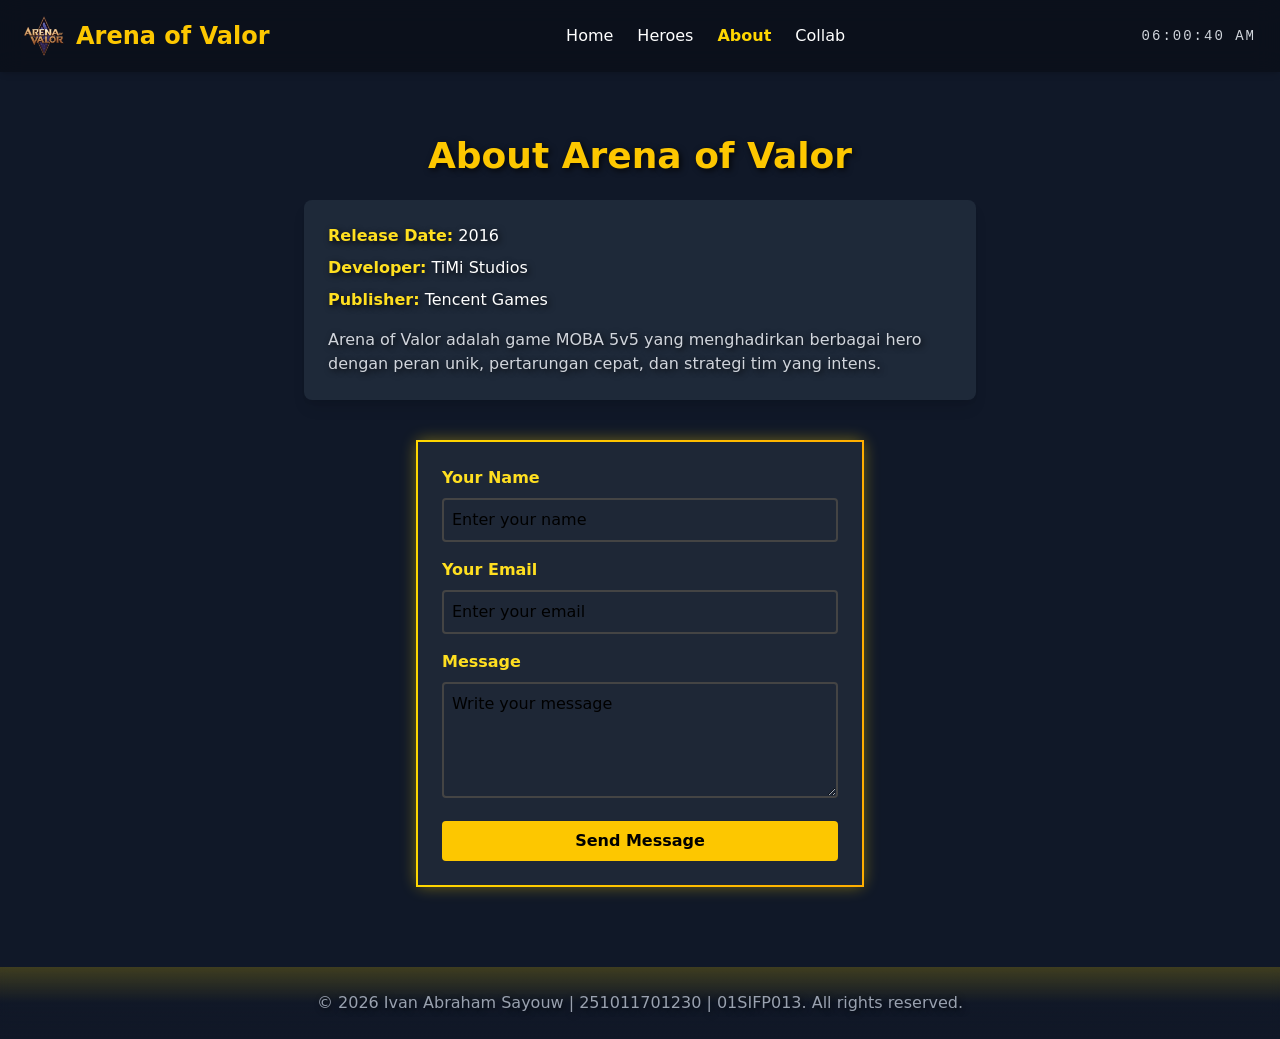
==== commit 845c2658: "update file hero dan popup" ====
--- a/about.html
+++ b/about.html
@@ -3,6 +3,7 @@
 
 <head>
   <meta charset="UTF-8" />
+  <link rel="icon" type="image/x-icon" href="assets/images/logoaov1.png">
   <title>Arena of Valor - About</title>
   <meta name="viewport" content="width=device-width, initial-scale=1" />
   <link href="css/output.css" rel="stylesheet" />
